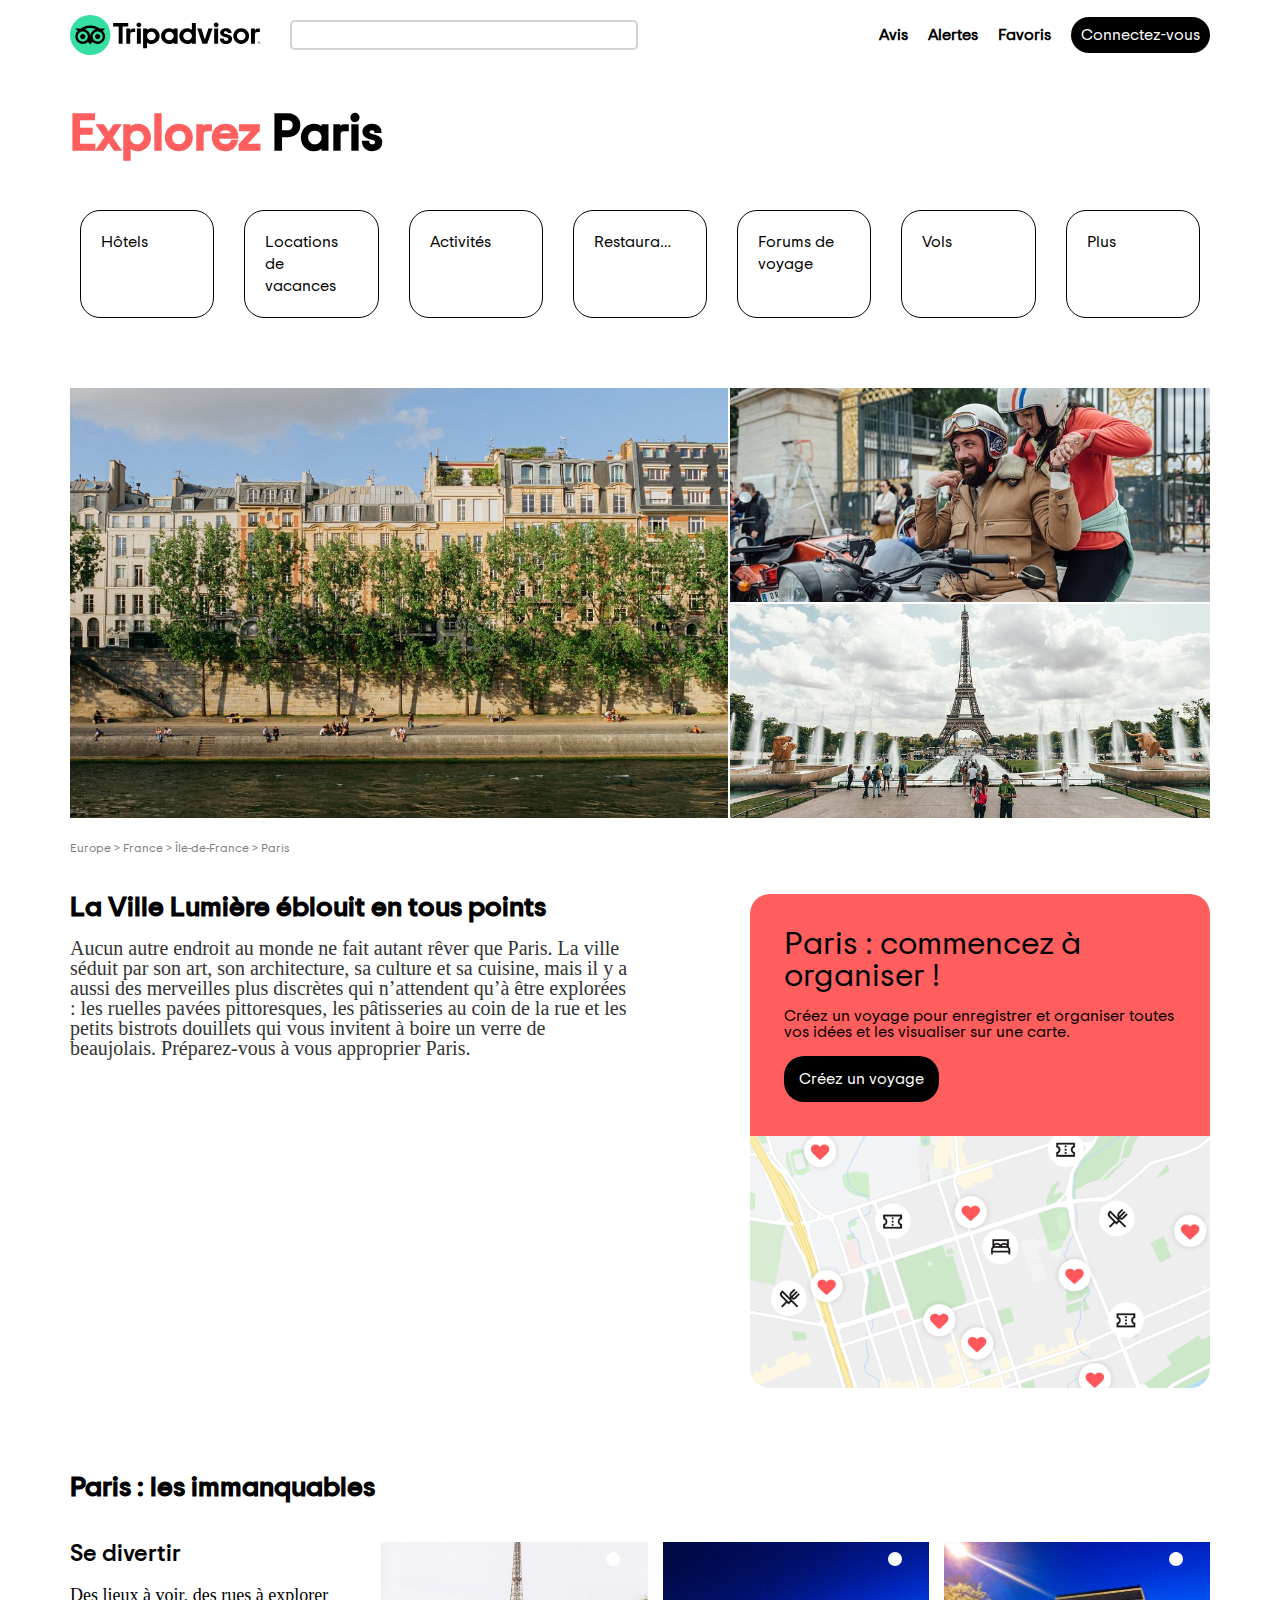
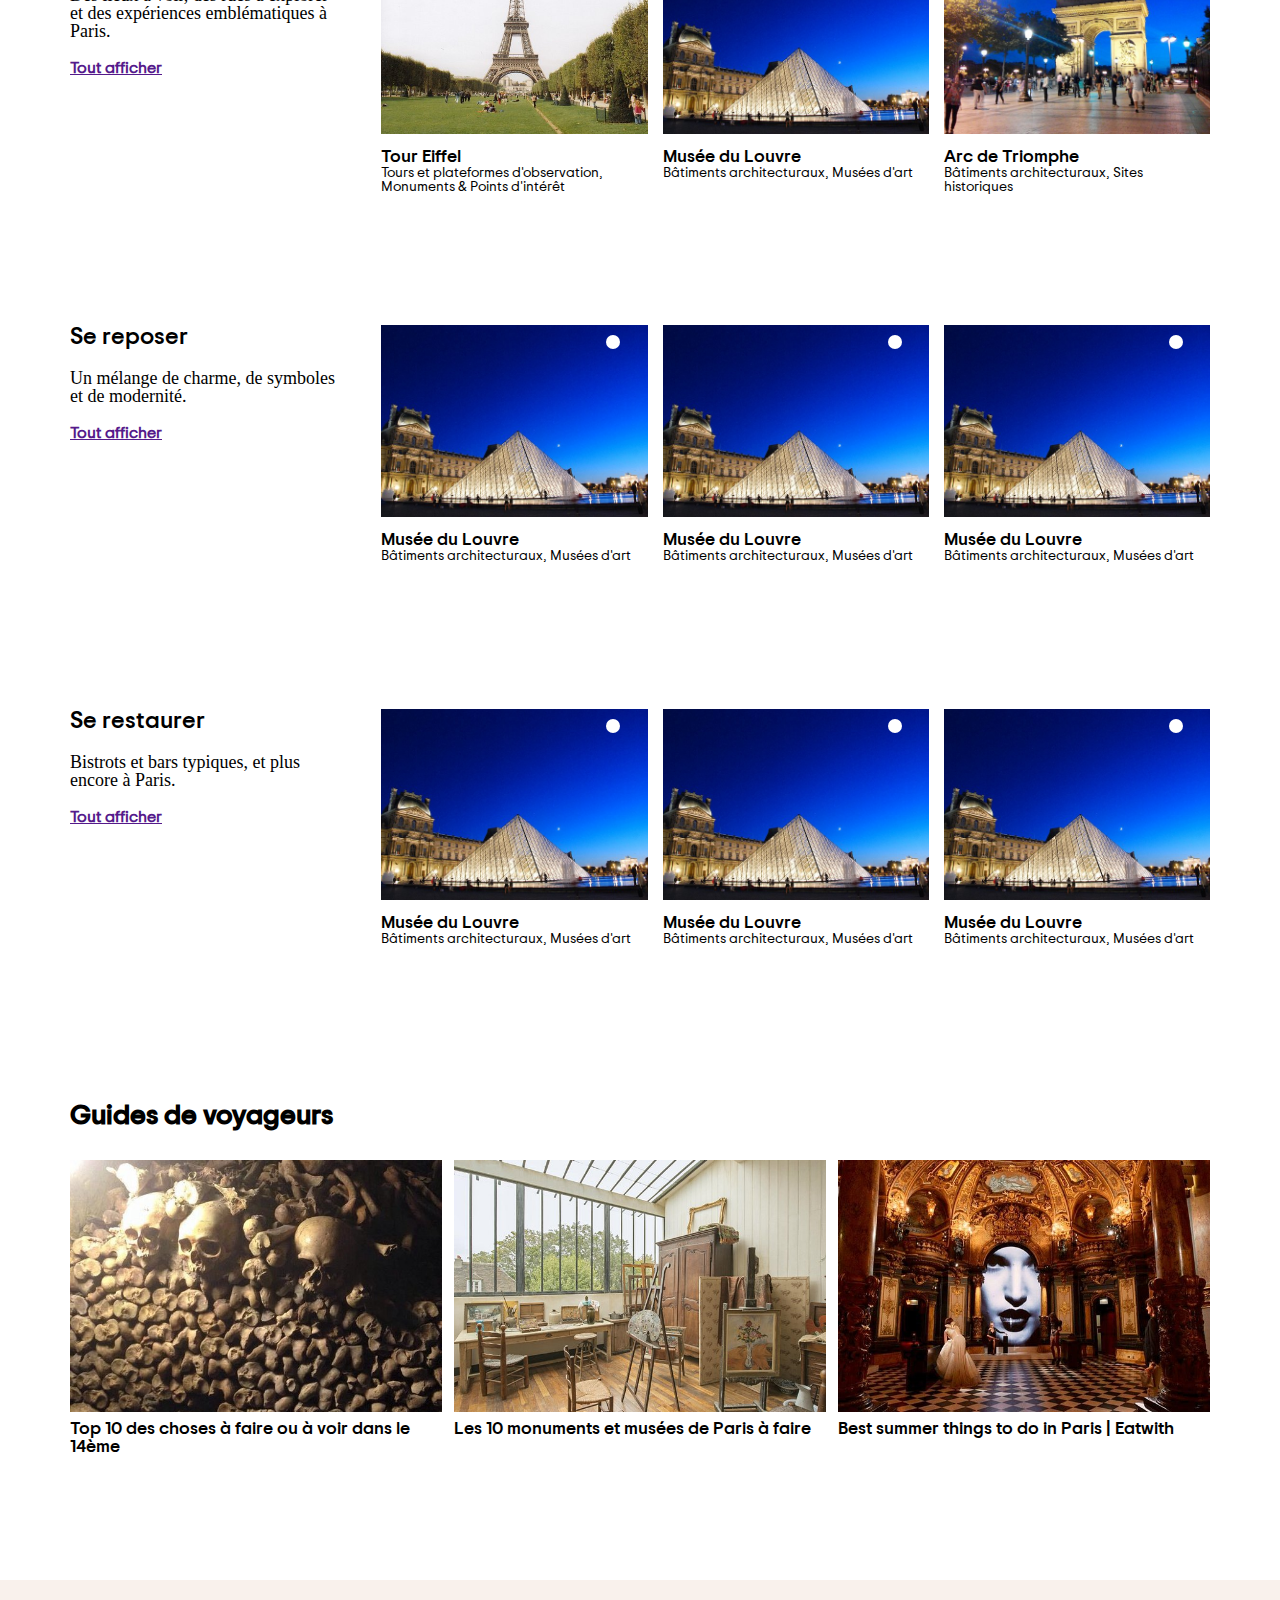
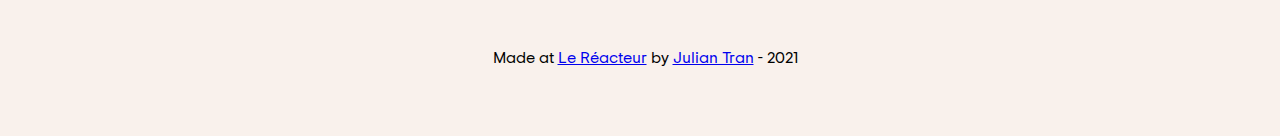
==== index.html @ 4078f56b "initial" ====
<!DOCTYPE html>
<html lang="en">
  <head>
    <meta charset="UTF-8" />
    <meta http-equiv="X-UA-Compatible" content="IE=edge" />
    <meta name="viewport" content="width=device-width, initial-scale=1.0" />
    <title>TripAdvisor Julian</title>

    <link rel="stylesheet" href="./assets/css/reset.css" />
    <link rel="stylesheet" href="./assets/css/fonts.css" />
    <link rel="stylesheet" href="./assets/css/style.css" />

    <!-- FontAwesome -->
    <script
      src="https://kit.fontawesome.com/fe9e3b2e41.js"
      crossorigin="anonymous"
    ></script>
  </head>
  <body>
    <header class="container">
      <i class="fas fa-bars"></i>
      <img src="./assets/img/logo.svg" alt="logo TripAdvisor" />
      <i class="fas fa-search"></i>

      <input
        type="
      text"
      />

      <nav>
        <div><i class="fas fa-pen"></i> <span>Avis</span></div>
        <div><i class="far fa-bell"></i> <span>Alertes</span></div>
        <div><i class="far fa-heart"></i> <span>Favoris</span></div>

        <button>Connectez-vous</button>
      </nav>
    </header>

    <main class="container">
      <h1><span>Explorez</span> Paris</h1>

      <!-- Menu -->
      <nav class="menu">
        <div><span>Hôtels</span> <i class="fas fa-bed"></i></div>
        <div>
          <span>Locations de vacances</span> <i class="fas fa-house-user"></i>
        </div>
        <div><span>Activités</span> <i class="fas fa-ticket-alt"></i></div>
        <div><span>Restaurants</span> <i class="fas fa-utensils"></i></div>
        <div><span>Forums de voyage</span> <i class="far fa-comments"></i></div>
        <div><span>Vols</span> <i class="fas fa-plane"></i></div>
        <div><span>Plus</span> <i class="fas fa-ellipsis-h"></i></div>
      </nav>

      <!-- Pictures -->
      <div class="pictures">
        <div class="col-1">
          <img src="./assets/img/caption1.jpg" alt="" />
        </div>
        <div class="col-2">
          <img src="./assets/img/caption2.jpg" alt="" /><img
            src="./assets/img/caption3.jpg"
            alt=""
          />
        </div>
      </div>

      <nav class="path">Europe > France > Île-de-France > Paris</nav>

      <!-- Description -->

      <div class="description container">
        <div class="col1">
          <h2>La Ville Lumière éblouit en tous points</h2>
          <p>
            Aucun autre endroit au monde ne fait autant rêver que Paris. La
            ville séduit par son art, son architecture, sa culture et sa
            cuisine, mais il y a aussi des merveilles plus discrètes qui
            n’attendent qu’à être explorées : les ruelles pavées pittoresques,
            les pâtisseries au coin de la rue et les petits bistrots douillets
            qui vous invitent à boire un verre de beaujolais. Préparez-vous à
            vous approprier Paris.
          </p>
        </div>
        <div class="col2">
          <div class="top">
            <h3>Paris : commencez à organiser !</h3>
            <p>
              Créez un voyage pour enregistrer et organiser toutes vos idées et
              les visualiser sur une carte.
            </p>
            <button>Créez un voyage</button>
          </div>
          <div class="bottom">
            <img src="./assets/img/map.png" alt="" />
          </div>
        </div>
      </div>

      <!-- Immanquables -->

      <h2 class="immanquables-title">Paris : les immanquables</h2>
      <section class="immanquables">
        <div class="section">
          <div class="text">
            <h4>Se divertir</h4>
            <p>
              Des lieux à voir, des rues à explorer et des expériences
              emblématiques à Paris.
            </p>
            <a href="" target="_blank">Tout afficher</a>
          </div>
          <div class="items">
            <i id="like" class="far fa-heart"></i>
            <img src="./assets/img/eiffel.jpeg" alt="" />
            <h5>Tour Eiffel</h5>
            <i class="fas fa-ellipsis-h"></i>
            <p>
              Tours et plateformes d'observation, Monuments & Points d'intérêt
            </p>
          </div>
          <div class="items">
            <img src="./assets/img/louvre.jpg" alt="" /><i
              id="like"
              class="far fa-heart"
            ></i>
            <h5>Musée du Louvre</h5>
            <i class="fas fa-ellipsis-h"></i>
            <p>Bâtiments architecturaux, Musées d'art</p>
          </div>
          <div class="items">
            <img src="./assets/img/triomphe.jpg" alt="" /><i
              id="like"
              class="far fa-heart"
            ></i>
            <h5>Arc de Triomphe</h5>
            <i class="fas fa-ellipsis-h"></i>
            <p>Bâtiments architecturaux, Sites historiques</p>
          </div>
        </div>
        <div class="section">
          <div class="text">
            <h4>Se reposer</h4>
            <p>Un mélange de charme, de symboles et de modernité.</p>
            <a href="" target="_blank">Tout afficher</a>
          </div>
          <div class="items">
            <img src="./assets/img/louvre.jpg" alt="" /><i
              id="like"
              class="far fa-heart"
            ></i>
            <h5>Musée du Louvre</h5>
            <i class="fas fa-ellipsis-h"></i>
            <p>Bâtiments architecturaux, Musées d'art</p>
          </div>
          <div class="items">
            <img src="./assets/img/louvre.jpg" alt="" /><i
              id="like"
              class="far fa-heart"
            ></i>
            <h5>Musée du Louvre</h5>
            <i class="fas fa-ellipsis-h"></i>
            <p>Bâtiments architecturaux, Musées d'art</p>
          </div>
          <div class="items">
            <img src="./assets/img/louvre.jpg" alt="" /><i
              id="like"
              class="far fa-heart"
            ></i>
            <h5>Musée du Louvre</h5>
            <i class="fas fa-ellipsis-h"></i>
            <p>Bâtiments architecturaux, Musées d'art</p>
          </div>
        </div>
        <div class="section">
          <div class="text">
            <h4>Se restaurer</h4>
            <p>Bistrots et bars typiques, et plus encore à Paris.</p>
            <a href="" target="_blank">Tout afficher</a>
          </div>
          <div class="items">
            <img src="./assets/img/louvre.jpg" alt="" /><i
              id="like"
              class="far fa-heart"
            ></i>
            <h5>Musée du Louvre</h5>
            <i class="fas fa-ellipsis-h"></i>
            <p>Bâtiments architecturaux, Musées d'art</p>
          </div>
          <div class="items">
            <img src="./assets/img/louvre.jpg" alt="" /><i
              id="like"
              class="far fa-heart"
            ></i>
            <h5>Musée du Louvre</h5>
            <i class="fas fa-ellipsis-h"></i>
            <p>Bâtiments architecturaux, Musées d'art</p>
          </div>
          <div class="items">
            <img src="./assets/img/louvre.jpg" alt="" /><i
              id="like"
              class="far fa-heart"
            ></i>
            <h5>Musée du Louvre</h5>
            <i class="fas fa-ellipsis-h"></i>
            <p>Bâtiments architecturaux, Musées d'art</p>
          </div>
        </div>
      </section>

      <!-- Guides -->
      <h2 class="guide-title">Guides de voyageurs</h2>
      <section class="guide">
        <div>
          <img src="./assets/img/skull.jpg" alt="" />
          <h5>Top 10 des choses à faire ou à voir dans le 14ème</h5>
        </div>
        <div>
          <img src="./assets/img/painting.jpg" alt="" />
          <h5>Les 10 monuments et musées de Paris à faire</h5>
        </div>
        <div>
          <img src="./assets/img/museum.jpg" alt="" />
          <h5>Best summer things to do in Paris | Eatwith</h5>
        </div>
      </section>
    </main>
    <footer>
      <div>
        <img
          src="https://static.tacdn.com/img2/brand_refresh/Tripadvisor_logoset_solid_green.svg"
          alt=""
        />
        <p>
          Made at <a href="https://www.lereacteur.io/">Le Réacteur</a> by
          <a href="https://github.com/juliantran003">Julian Tran</a> - 2021
        </p>
      </div>
    </footer>
  </body>
</html>
---- assets/css/fonts.css ----
@font-face {
  font-family: "Trip Sans Reg";
  src: url("../fonts/TripSans-Regular.eot");
  src: url("../fonts/TripSans-Regular.eot?#iefix") format("embedded-opentype"),
    url("../fonts/TripSans-Regular.woff2") format("woff2"),
    url("../fonts/TripSans-Regular.woff") format("woff"),
    url("../fonts/TripSans-Regular.ttf") format("truetype"),
    url("../fonts/TripSans-Regular.svg#TripSans-Regular") format("svg");
  font-weight: normal;
  font-style: normal;
  font-display: swap;
}

@font-face {
  font-family: "Trip Sans Med";
  src: url("../fonts/TripSans-Medium.eot");
  src: url("../fonts/TripSans-Medium.eot?#iefix") format("embedded-opentype"),
    url("../fonts/TripSans-Medium.woff2") format("woff2"),
    url("../fonts/TripSans-Medium.woff") format("woff"),
    url("../fonts/TripSans-Medium.ttf") format("truetype"),
    url("../fonts/TripSans-Medium.svg#TripSans-Medium") format("svg");
  font-weight: 500;
  font-style: normal;
  font-display: swap;
}
---- assets/css/style.css ----
/* GLOBAL RULES */

body {
  font-family: "Trip Sans Reg";
}

.container {
  width: 1140px;
  /* border: black 3px solid; */
  margin: 0 auto;
  box-sizing: border-box;
}

/* Titles */
h1 {
  font-size: 50px;
  font-family: "Trip Sans Med";
  font-weight: bold;
  margin-top: 40px;
}
h1 span {
  color: #ff5e5e;
}

h2 {
  font-family: "Trip Sans Med";
  font-weight: bold;
  font-size: 28px;
}

h3 {
  font-size: 32px;
}

h4 {
  font-family: "Trip Sans Med";
  font-size: 24px;
}

h5 {
  font-family: "Trip Sans Med";
  font-size: 18px;
}
/* Text */
.path {
  position: inherit;
  color: gray;
  font-size: 12px;
}

/* HEADER */

header {
  margin-top: 10px;
  height: 70px;
  display: flex;
  align-items: center;
  justify-content: space-between;
  position: relative;
}

header img {
  width: 190px;
}

header input {
  display: block;
  position: absolute;
  height: 24px;
  width: 340px;
  left: 220px;
  border-radius: 5px;
  border: solid 2px lightgrey;
}

header nav {
  display: flex;
  align-items: center;
}

header nav div {
  margin-right: 20px;
}

header nav div:hover {
  border-radius: 20px;
  background-color: grey;
  cursor: pointer;
}

header span,
header > nav > i {
  font-size: 16px;
  font-weight: bold;
}

.container > i {
  font-size: 18px;
  display: none;
}

header button {
  background-color: black;
  color: white;
  border: none;
  cursor: pointer;
  padding: 10px;
  border-radius: 20px;
  font-family: inherit;
  font-size: 16px;
}

/* MAIN */

/* Menu */
.menu {
  display: flex;
  margin: 40px 0;
}

.menu div {
  border: black 1px solid;
  flex: 1;
  margin: 10px;
  padding: 20px;
  display: flex;
  justify-content: space-between;
  border-radius: 20px;
  line-height: 22px;
}

.menu div:not(:last-child) {
  margin-right: 20px;
}

.menu span {
  margin-right: 10px;
  max-width: 80px;
  overflow: hidden;
  text-overflow: ellipsis;
}

/* Pictures */
.pictures {
  margin-top: 60px;
  margin-bottom: 24px;
  height: 430px;
  display: flex;
}

.pictures .col-1 {
  height: 100%;
  flex: 1;
  margin-right: 2px;
}

.pictures .col-2 {
  height: 100%;
  width: 480px;
}

.pictures .col-1 img {
  height: 100%;
  width: 100%;
  object-fit: cover;
}

.pictures .col-2 img {
  height: calc(50% - 1px);
  width: 100%;
  object-fit: cover;
  display: block;
}

.pictures .col-2 img:first-child {
  margin-bottom: 2px;
}

/* Description */

.description {
  display: flex;
  margin-top: 40px;
  height: 460px;
}

.description .col1 {
  height: 100%;
  flex: 1;
  padding-right: 120px;
}

.description .col1 p {
  margin-top: 16px;
  font-family: Georgia, "Times New Roman", Times, serif;
  font-size: 20px;
  color: #333333;
}

.description .col2 {
  display: flex;
  flex-direction: column;
  justify-content: space-between;
  background-color: #ff5e5e;
  border-radius: 20px;
  border: none;
  height: 100%;
  width: 460px;
}

.description .col2 .top {
  padding: 34px;
}

.description .col2 .bottom {
  height: 100%;
}

.description .col2 .bottom img {
  width: 100%;
  height: 100%;

  border: none;
  border-bottom-left-radius: 20px;
  border-bottom-right-radius: 20px;
  object-fit: cover;
  overflow: hidden;
}

.description .col2 button {
  background-color: black;
  color: white;
  border: none;
  cursor: pointer;
  padding: 15px;
  border-radius: 20px;
  font-family: inherit;
  font-size: 16px;
}

.description .col2 h3 {
  margin-bottom: 16px;
}

.description .col2 p {
  margin-bottom: 16px;
}

/* Immanquables */

.immanquables-title {
  margin-top: 120px;
  margin-bottom: 40px;
}

.immanquables {
  /* border: solid black 2px; */
  box-sizing: border-box;
  display: flex;
  flex-direction: column;
  margin-top: 18px;
  width: 100%;
  height: 1150px;
  position: relative;
}

.immanquables .section {
  box-sizing: border-box;
  /* border: solid yellow 2px; */
  display: flex;
  flex-direction: row;
  position: relative;
  width: 100%;
  flex: 1;
}

.immanquables .section div {
  /* border: solid pink 2px; */
  width: 100%;
  flex: 1;
}

.immanquables .section .text {
  margin-right: 30px;
}

.immanquables .section .text p {
  margin-top: 20px;
  margin-bottom: 20px;
  font-family: Georgia, "Times New Roman", Times, serif;
  font-size: 18px;
}

.immanquables .section div a {
  font-weight: bold;
}
.immanquables .section .items {
  padding-left: 15px;
  display: flex;
  flex-direction: column;
  position: relative;
}

.immanquables .section img {
  object-fit: cover;
  display: block;
  height: 50%;
  width: 100%;
  margin-bottom: 14px;
}

.immanquables .section i {
  color: green;
  font-size: 30px;
}

.immanquables .section .items p {
  font-family: inherit;
  font-size: 14px;
}

#like {
  font-size: 20px;
  padding: 7px;
  border-radius: 50%;
  color: black;
  background-color: white;
  left: 240px;
  top: 10px;
  position: absolute;
}

/* Guides */

.guide-title {
  margin-top: 10px;
  margin-bottom: 30px;
}

.guide {
  margin-top: 18px;
  display: flex;

  width: 100%;
  height: 420px;
}

.guide div {
  justify-content: space-between;
  height: 100%;

  flex: 1;
}

.guide div:not(:last-child) {
  margin-right: 12px;
}

.guide div img {
  object-fit: cover;
  height: 60%;
  width: 100%;
}

.guide div h5 {
  padding-top: 5px;
}

/* Footer */

footer div {
  display: flex;
  justify-content: center;
  align-items: center;
  line-height: 156px;
  text-align: center;
  width: 100%;
  height: 156px;
  background-color: #f9f1ec;
}

footer div p {
  text-align: center;
}

footer div img {
  margin-right: 10px;
  height: 20%;
}

/* Responsive */

@media (max-width: 1184px) {
  .container {
    width: 100%;
    padding: 0 20px;
  }
}

@media (max-width: 1024px) {
  header > nav > div > span {
    display: none;
  }

  .menu {
    flex-wrap: wrap;
  }
  .menu span {
    max-height: 20px;
  }
  .menu div {
    height: calc(100% / 2);
  }
  header input {
    width: 260px;
  }
}

@media (max-width: 768px) {
  header input {
    display: none;
  }

  header nav {
    display: none;
  }

  .container > i {
    display: flex;
  }
}
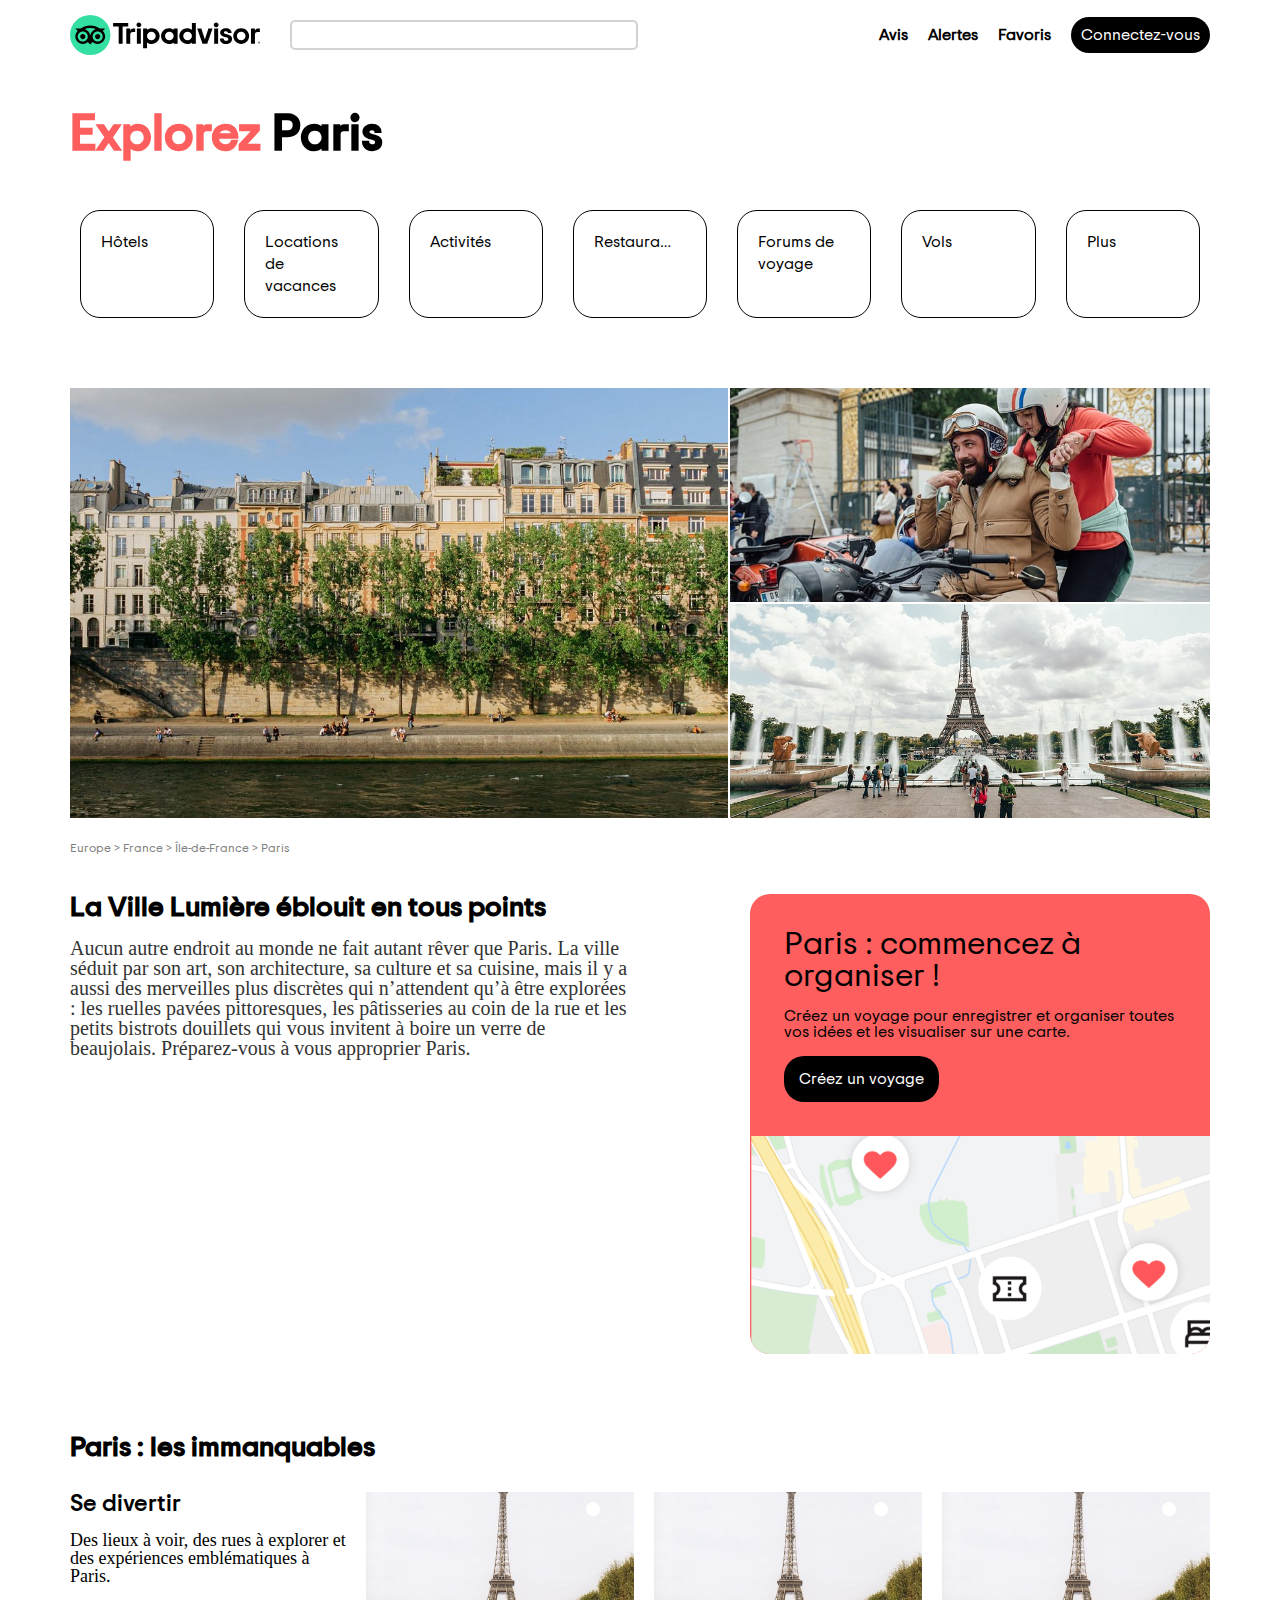
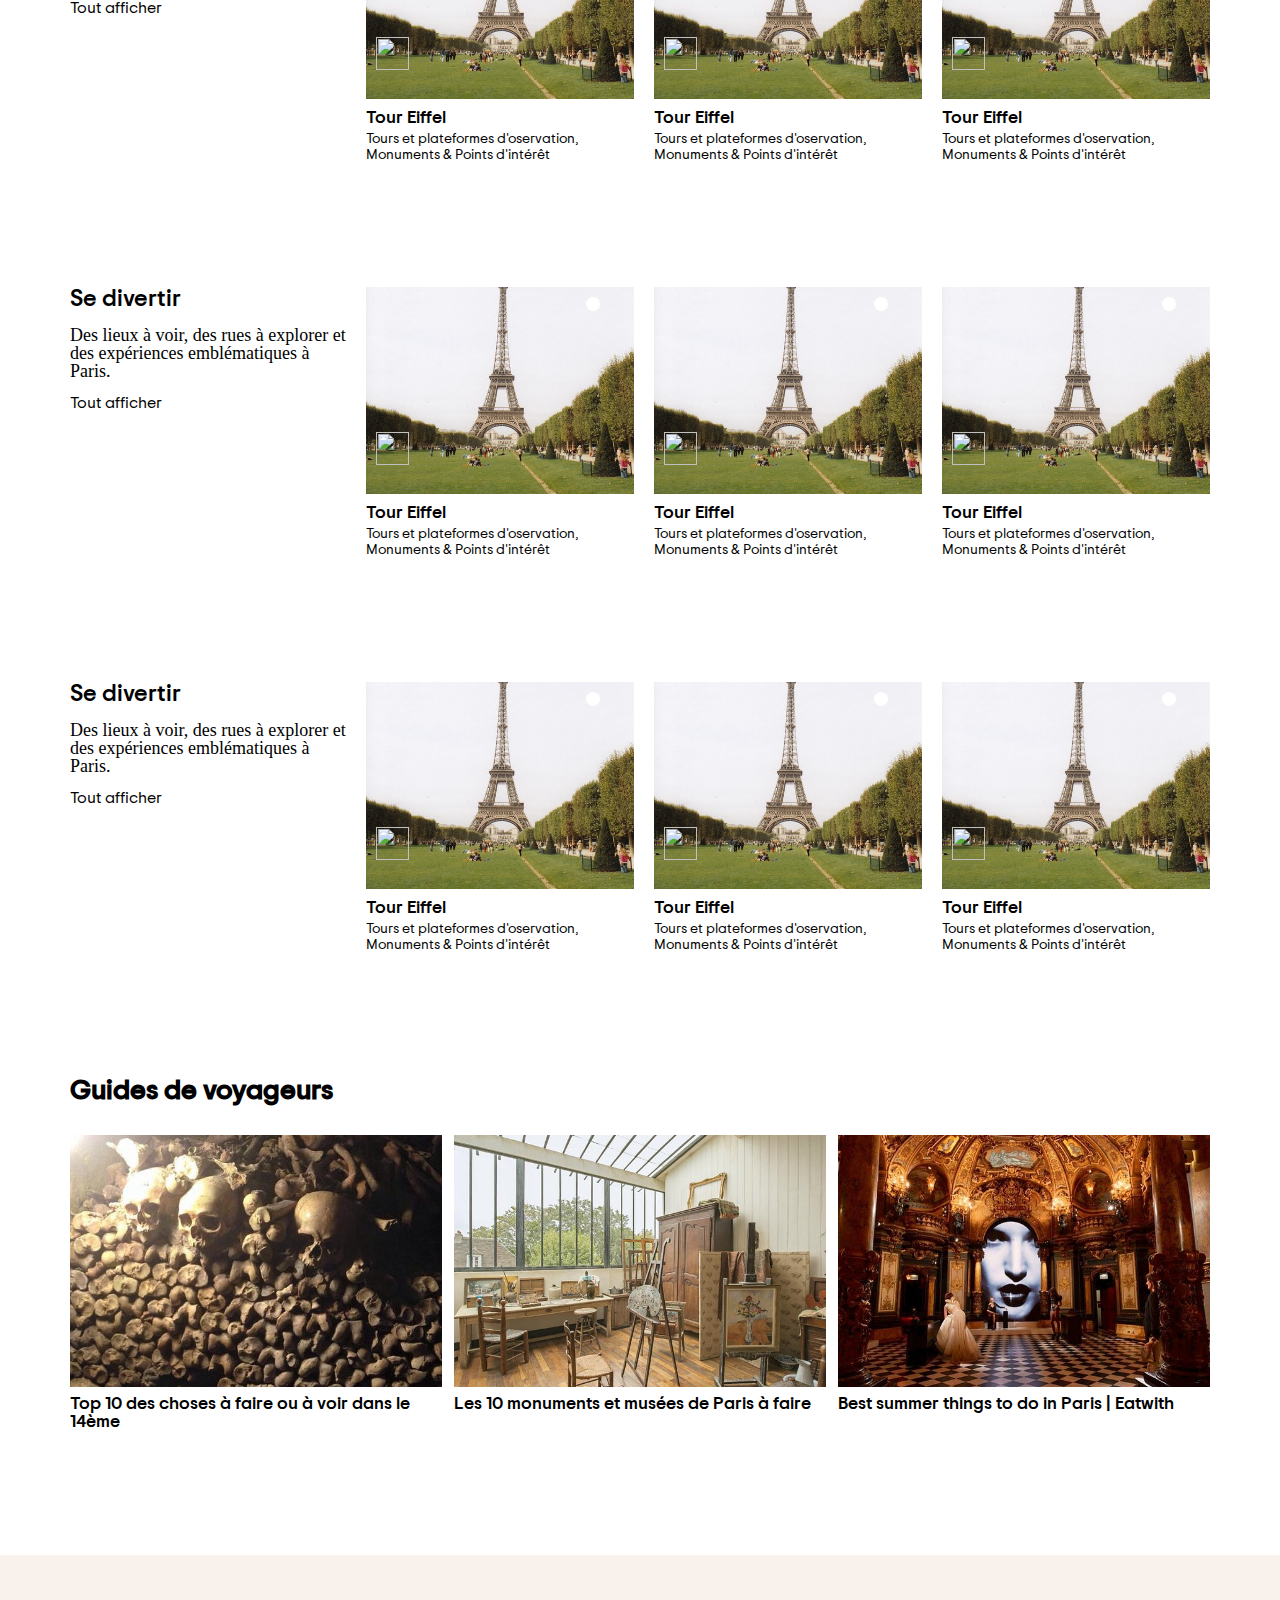
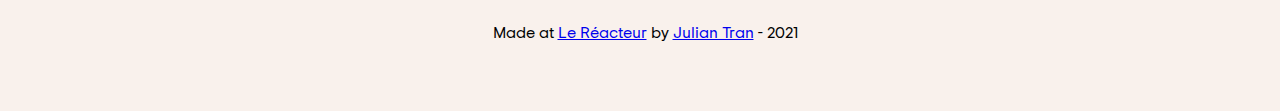
==== commit 2f5fbc7b: "a little responsive" ====
--- a/index.html
+++ b/index.html
@@ -91,119 +91,468 @@
             </p>
             <button>Créez un voyage</button>
           </div>
-          <div class="bottom">
-            <img src="./assets/img/map.png" alt="" />
-          </div>
+          <div class="bottom"></div>
         </div>
       </div>
 
       <!-- Immanquables -->
 
-      <h2 class="immanquables-title">Paris : les immanquables</h2>
       <section class="immanquables">
-        <div class="section">
-          <div class="text">
+        <h2>Paris : les immanquables</h2>
+        <div class="immanquables-sub">
+          <div class="col1">
             <h4>Se divertir</h4>
             <p>
               Des lieux à voir, des rues à explorer et des expériences
               emblématiques à Paris.
             </p>
-            <a href="" target="_blank">Tout afficher</a>
-          </div>
-          <div class="items">
-            <i id="like" class="far fa-heart"></i>
-            <img src="./assets/img/eiffel.jpeg" alt="" />
-            <h5>Tour Eiffel</h5>
-            <i class="fas fa-ellipsis-h"></i>
+            <a href="#">Tout afficher</a>
+          </div>
+          <div class="col2">
+            <div>
+              <i id="like" class="far fa-heart"></i>
+              <img
+                id="rating-logo"
+                src="https://static.tacdn.com/img2/brand_refresh/Tripadvisor_logoset_solid_green.svg"
+                alt=""
+              />
+              <img src="./assets/img/eiffel.jpeg" alt="" />
+              <h5>Tour Eiffel</h5>
+              <i id="rating" class="fas fa-ellipsis-h"></i>
+              <p>
+                Tours et plateformes d'oservation, Monuments & Points d'intérêt
+              </p>
+            </div>
+            <div>
+              <i id="like" class="far fa-heart"></i>
+              <img
+                id="rating-logo"
+                src="https://static.tacdn.com/img2/brand_refresh/Tripadvisor_logoset_solid_green.svg"
+                alt=""
+              />
+              <img src="./assets/img/eiffel.jpeg" alt="" />
+              <h5>Tour Eiffel</h5>
+              <i id="rating" class="fas fa-ellipsis-h"></i>
+              <p>
+                Tours et plateformes d'oservation, Monuments & Points d'intérêt
+              </p>
+            </div>
+            <div>
+              <i id="like" class="far fa-heart"></i>
+              <img
+                id="rating-logo"
+                src="https://static.tacdn.com/img2/brand_refresh/Tripadvisor_logoset_solid_green.svg"
+                alt=""
+              />
+              <img src="./assets/img/eiffel.jpeg" alt="" />
+              <h5>Tour Eiffel</h5>
+              <i id="rating" class="fas fa-ellipsis-h"></i>
+              <p>
+                Tours et plateformes d'oservation, Monuments & Points d'intérêt
+              </p>
+            </div>
+            <div>
+              <i id="like" class="far fa-heart"></i>
+              <img
+                id="rating-logo"
+                src="https://static.tacdn.com/img2/brand_refresh/Tripadvisor_logoset_solid_green.svg"
+                alt=""
+              />
+              <img src="./assets/img/eiffel.jpeg" alt="" />
+              <h5>Tour Eiffel</h5>
+              <i id="rating" class="fas fa-ellipsis-h"></i>
+              <p>
+                Tours et plateformes d'oservation, Monuments & Points d'intérêt
+              </p>
+            </div>
+            <div>
+              <i id="like" class="far fa-heart"></i>
+              <img
+                id="rating-logo"
+                src="https://static.tacdn.com/img2/brand_refresh/Tripadvisor_logoset_solid_green.svg"
+                alt=""
+              />
+              <img src="./assets/img/eiffel.jpeg" alt="" />
+              <h5>Tour Eiffel</h5>
+              <i id="rating" class="fas fa-ellipsis-h"></i>
+              <p>
+                Tours et plateformes d'oservation, Monuments & Points d'intérêt
+              </p>
+            </div>
+            <div>
+              <i id="like" class="far fa-heart"></i>
+              <img
+                id="rating-logo"
+                src="https://static.tacdn.com/img2/brand_refresh/Tripadvisor_logoset_solid_green.svg"
+                alt=""
+              />
+              <img src="./assets/img/eiffel.jpeg" alt="" />
+              <h5>Tour Eiffel</h5>
+              <i id="rating" class="fas fa-ellipsis-h"></i>
+              <p>
+                Tours et plateformes d'oservation, Monuments & Points d'intérêt
+              </p>
+            </div>
+            <div>
+              <i id="like" class="far fa-heart"></i>
+              <img
+                id="rating-logo"
+                src="https://static.tacdn.com/img2/brand_refresh/Tripadvisor_logoset_solid_green.svg"
+                alt=""
+              />
+              <img src="./assets/img/eiffel.jpeg" alt="" />
+              <h5>Tour Eiffel</h5>
+              <i id="rating" class="fas fa-ellipsis-h"></i>
+              <p>
+                Tours et plateformes d'oservation, Monuments & Points d'intérêt
+              </p>
+            </div>
+            <div>
+              <i id="like" class="far fa-heart"></i>
+              <img
+                id="rating-logo"
+                src="https://static.tacdn.com/img2/brand_refresh/Tripadvisor_logoset_solid_green.svg"
+                alt=""
+              />
+              <img src="./assets/img/eiffel.jpeg" alt="" />
+              <h5>Tour Eiffel</h5>
+              <i id="rating" class="fas fa-ellipsis-h"></i>
+              <p>
+                Tours et plateformes d'oservation, Monuments & Points d'intérêt
+              </p>
+            </div>
+            <div>
+              <i id="like" class="far fa-heart"></i>
+              <img
+                id="rating-logo"
+                src="https://static.tacdn.com/img2/brand_refresh/Tripadvisor_logoset_solid_green.svg"
+                alt=""
+              />
+              <img src="./assets/img/eiffel.jpeg" alt="" />
+              <h5>Tour Eiffel</h5>
+              <i id="rating" class="fas fa-ellipsis-h"></i>
+              <p>
+                Tours et plateformes d'oservation, Monuments & Points d'intérêt
+              </p>
+            </div>
+            <div>
+              <i id="like" class="far fa-heart"></i>
+              <img
+                id="rating-logo"
+                src="https://static.tacdn.com/img2/brand_refresh/Tripadvisor_logoset_solid_green.svg"
+                alt=""
+              />
+              <img src="./assets/img/eiffel.jpeg" alt="" />
+              <h5>Tour Eiffel</h5>
+              <i id="rating" class="fas fa-ellipsis-h"></i>
+              <p>
+                Tours et plateformes d'oservation, Monuments & Points d'intérêt
+              </p>
+            </div>
+          </div>
+        </div>
+        <div class="immanquables-sub">
+          <div class="col1">
+            <h4>Se divertir</h4>
             <p>
-              Tours et plateformes d'observation, Monuments & Points d'intérêt
+              Des lieux à voir, des rues à explorer et des expériences
+              emblématiques à Paris.
             </p>
-          </div>
-          <div class="items">
-            <img src="./assets/img/louvre.jpg" alt="" /><i
-              id="like"
-              class="far fa-heart"
-            ></i>
-            <h5>Musée du Louvre</h5>
-            <i class="fas fa-ellipsis-h"></i>
-            <p>Bâtiments architecturaux, Musées d'art</p>
-          </div>
-          <div class="items">
-            <img src="./assets/img/triomphe.jpg" alt="" /><i
-              id="like"
-              class="far fa-heart"
-            ></i>
-            <h5>Arc de Triomphe</h5>
-            <i class="fas fa-ellipsis-h"></i>
-            <p>Bâtiments architecturaux, Sites historiques</p>
-          </div>
-        </div>
-        <div class="section">
-          <div class="text">
-            <h4>Se reposer</h4>
-            <p>Un mélange de charme, de symboles et de modernité.</p>
-            <a href="" target="_blank">Tout afficher</a>
-          </div>
-          <div class="items">
-            <img src="./assets/img/louvre.jpg" alt="" /><i
-              id="like"
-              class="far fa-heart"
-            ></i>
-            <h5>Musée du Louvre</h5>
-            <i class="fas fa-ellipsis-h"></i>
-            <p>Bâtiments architecturaux, Musées d'art</p>
-          </div>
-          <div class="items">
-            <img src="./assets/img/louvre.jpg" alt="" /><i
-              id="like"
-              class="far fa-heart"
-            ></i>
-            <h5>Musée du Louvre</h5>
-            <i class="fas fa-ellipsis-h"></i>
-            <p>Bâtiments architecturaux, Musées d'art</p>
-          </div>
-          <div class="items">
-            <img src="./assets/img/louvre.jpg" alt="" /><i
-              id="like"
-              class="far fa-heart"
-            ></i>
-            <h5>Musée du Louvre</h5>
-            <i class="fas fa-ellipsis-h"></i>
-            <p>Bâtiments architecturaux, Musées d'art</p>
-          </div>
-        </div>
-        <div class="section">
-          <div class="text">
-            <h4>Se restaurer</h4>
-            <p>Bistrots et bars typiques, et plus encore à Paris.</p>
-            <a href="" target="_blank">Tout afficher</a>
-          </div>
-          <div class="items">
-            <img src="./assets/img/louvre.jpg" alt="" /><i
-              id="like"
-              class="far fa-heart"
-            ></i>
-            <h5>Musée du Louvre</h5>
-            <i class="fas fa-ellipsis-h"></i>
-            <p>Bâtiments architecturaux, Musées d'art</p>
-          </div>
-          <div class="items">
-            <img src="./assets/img/louvre.jpg" alt="" /><i
-              id="like"
-              class="far fa-heart"
-            ></i>
-            <h5>Musée du Louvre</h5>
-            <i class="fas fa-ellipsis-h"></i>
-            <p>Bâtiments architecturaux, Musées d'art</p>
-          </div>
-          <div class="items">
-            <img src="./assets/img/louvre.jpg" alt="" /><i
-              id="like"
-              class="far fa-heart"
-            ></i>
-            <h5>Musée du Louvre</h5>
-            <i class="fas fa-ellipsis-h"></i>
-            <p>Bâtiments architecturaux, Musées d'art</p>
+            <a href="#">Tout afficher</a>
+          </div>
+          <div class="col2">
+            <div>
+              <i id="like" class="far fa-heart"></i>
+              <img
+                id="rating-logo"
+                src="https://static.tacdn.com/img2/brand_refresh/Tripadvisor_logoset_solid_green.svg"
+                alt=""
+              />
+              <img src="./assets/img/eiffel.jpeg" alt="" />
+              <h5>Tour Eiffel</h5>
+              <i id="rating" class="fas fa-ellipsis-h"></i>
+              <p>
+                Tours et plateformes d'oservation, Monuments & Points d'intérêt
+              </p>
+            </div>
+            <div>
+              <i id="like" class="far fa-heart"></i>
+              <img
+                id="rating-logo"
+                src="https://static.tacdn.com/img2/brand_refresh/Tripadvisor_logoset_solid_green.svg"
+                alt=""
+              />
+              <img src="./assets/img/eiffel.jpeg" alt="" />
+              <h5>Tour Eiffel</h5>
+              <i id="rating" class="fas fa-ellipsis-h"></i>
+              <p>
+                Tours et plateformes d'oservation, Monuments & Points d'intérêt
+              </p>
+            </div>
+            <div>
+              <i id="like" class="far fa-heart"></i>
+              <img
+                id="rating-logo"
+                src="https://static.tacdn.com/img2/brand_refresh/Tripadvisor_logoset_solid_green.svg"
+                alt=""
+              />
+              <img src="./assets/img/eiffel.jpeg" alt="" />
+              <h5>Tour Eiffel</h5>
+              <i id="rating" class="fas fa-ellipsis-h"></i>
+              <p>
+                Tours et plateformes d'oservation, Monuments & Points d'intérêt
+              </p>
+            </div>
+            <div>
+              <i id="like" class="far fa-heart"></i>
+              <img
+                id="rating-logo"
+                src="https://static.tacdn.com/img2/brand_refresh/Tripadvisor_logoset_solid_green.svg"
+                alt=""
+              />
+              <img src="./assets/img/eiffel.jpeg" alt="" />
+              <h5>Tour Eiffel</h5>
+              <i id="rating" class="fas fa-ellipsis-h"></i>
+              <p>
+                Tours et plateformes d'oservation, Monuments & Points d'intérêt
+              </p>
+            </div>
+            <div>
+              <i id="like" class="far fa-heart"></i>
+              <img
+                id="rating-logo"
+                src="https://static.tacdn.com/img2/brand_refresh/Tripadvisor_logoset_solid_green.svg"
+                alt=""
+              />
+              <img src="./assets/img/eiffel.jpeg" alt="" />
+              <h5>Tour Eiffel</h5>
+              <i id="rating" class="fas fa-ellipsis-h"></i>
+              <p>
+                Tours et plateformes d'oservation, Monuments & Points d'intérêt
+              </p>
+            </div>
+            <div>
+              <i id="like" class="far fa-heart"></i>
+              <img
+                id="rating-logo"
+                src="https://static.tacdn.com/img2/brand_refresh/Tripadvisor_logoset_solid_green.svg"
+                alt=""
+              />
+              <img src="./assets/img/eiffel.jpeg" alt="" />
+              <h5>Tour Eiffel</h5>
+              <i id="rating" class="fas fa-ellipsis-h"></i>
+              <p>
+                Tours et plateformes d'oservation, Monuments & Points d'intérêt
+              </p>
+            </div>
+            <div>
+              <i id="like" class="far fa-heart"></i>
+              <img
+                id="rating-logo"
+                src="https://static.tacdn.com/img2/brand_refresh/Tripadvisor_logoset_solid_green.svg"
+                alt=""
+              />
+              <img src="./assets/img/eiffel.jpeg" alt="" />
+              <h5>Tour Eiffel</h5>
+              <i id="rating" class="fas fa-ellipsis-h"></i>
+              <p>
+                Tours et plateformes d'oservation, Monuments & Points d'intérêt
+              </p>
+            </div>
+            <div>
+              <i id="like" class="far fa-heart"></i>
+              <img
+                id="rating-logo"
+                src="https://static.tacdn.com/img2/brand_refresh/Tripadvisor_logoset_solid_green.svg"
+                alt=""
+              />
+              <img src="./assets/img/eiffel.jpeg" alt="" />
+              <h5>Tour Eiffel</h5>
+              <i id="rating" class="fas fa-ellipsis-h"></i>
+              <p>
+                Tours et plateformes d'oservation, Monuments & Points d'intérêt
+              </p>
+            </div>
+            <div>
+              <i id="like" class="far fa-heart"></i>
+              <img
+                id="rating-logo"
+                src="https://static.tacdn.com/img2/brand_refresh/Tripadvisor_logoset_solid_green.svg"
+                alt=""
+              />
+              <img src="./assets/img/eiffel.jpeg" alt="" />
+              <h5>Tour Eiffel</h5>
+              <i id="rating" class="fas fa-ellipsis-h"></i>
+              <p>
+                Tours et plateformes d'oservation, Monuments & Points d'intérêt
+              </p>
+            </div>
+            <div>
+              <i id="like" class="far fa-heart"></i>
+              <img
+                id="rating-logo"
+                src="https://static.tacdn.com/img2/brand_refresh/Tripadvisor_logoset_solid_green.svg"
+                alt=""
+              />
+              <img src="./assets/img/eiffel.jpeg" alt="" />
+              <h5>Tour Eiffel</h5>
+              <i id="rating" class="fas fa-ellipsis-h"></i>
+              <p>
+                Tours et plateformes d'oservation, Monuments & Points d'intérêt
+              </p>
+            </div>
+          </div>
+        </div>
+        <div class="immanquables-sub">
+          <div class="col1">
+            <h4>Se divertir</h4>
+            <p>
+              Des lieux à voir, des rues à explorer et des expériences
+              emblématiques à Paris.
+            </p>
+            <a href="#">Tout afficher</a>
+          </div>
+          <div class="col2">
+            <div>
+              <i id="like" class="far fa-heart"></i>
+              <img
+                id="rating-logo"
+                src="https://static.tacdn.com/img2/brand_refresh/Tripadvisor_logoset_solid_green.svg"
+                alt=""
+              />
+              <img src="./assets/img/eiffel.jpeg" alt="" />
+              <h5>Tour Eiffel</h5>
+              <i id="rating" class="fas fa-ellipsis-h"></i>
+              <p>
+                Tours et plateformes d'oservation, Monuments & Points d'intérêt
+              </p>
+            </div>
+            <div>
+              <i id="like" class="far fa-heart"></i>
+              <img
+                id="rating-logo"
+                src="https://static.tacdn.com/img2/brand_refresh/Tripadvisor_logoset_solid_green.svg"
+                alt=""
+              />
+              <img src="./assets/img/eiffel.jpeg" alt="" />
+              <h5>Tour Eiffel</h5>
+              <i id="rating" class="fas fa-ellipsis-h"></i>
+              <p>
+                Tours et plateformes d'oservation, Monuments & Points d'intérêt
+              </p>
+            </div>
+            <div>
+              <i id="like" class="far fa-heart"></i>
+              <img
+                id="rating-logo"
+                src="https://static.tacdn.com/img2/brand_refresh/Tripadvisor_logoset_solid_green.svg"
+                alt=""
+              />
+              <img src="./assets/img/eiffel.jpeg" alt="" />
+              <h5>Tour Eiffel</h5>
+              <i id="rating" class="fas fa-ellipsis-h"></i>
+              <p>
+                Tours et plateformes d'oservation, Monuments & Points d'intérêt
+              </p>
+            </div>
+            <div>
+              <i id="like" class="far fa-heart"></i>
+              <img
+                id="rating-logo"
+                src="https://static.tacdn.com/img2/brand_refresh/Tripadvisor_logoset_solid_green.svg"
+                alt=""
+              />
+              <img src="./assets/img/eiffel.jpeg" alt="" />
+              <h5>Tour Eiffel</h5>
+              <i id="rating" class="fas fa-ellipsis-h"></i>
+              <p>
+                Tours et plateformes d'oservation, Monuments & Points d'intérêt
+              </p>
+            </div>
+            <div>
+              <i id="like" class="far fa-heart"></i>
+              <img
+                id="rating-logo"
+                src="https://static.tacdn.com/img2/brand_refresh/Tripadvisor_logoset_solid_green.svg"
+                alt=""
+              />
+              <img src="./assets/img/eiffel.jpeg" alt="" />
+              <h5>Tour Eiffel</h5>
+              <i id="rating" class="fas fa-ellipsis-h"></i>
+              <p>
+                Tours et plateformes d'oservation, Monuments & Points d'intérêt
+              </p>
+            </div>
+            <div>
+              <i id="like" class="far fa-heart"></i>
+              <img
+                id="rating-logo"
+                src="https://static.tacdn.com/img2/brand_refresh/Tripadvisor_logoset_solid_green.svg"
+                alt=""
+              />
+              <img src="./assets/img/eiffel.jpeg" alt="" />
+              <h5>Tour Eiffel</h5>
+              <i id="rating" class="fas fa-ellipsis-h"></i>
+              <p>
+                Tours et plateformes d'oservation, Monuments & Points d'intérêt
+              </p>
+            </div>
+            <div>
+              <i id="like" class="far fa-heart"></i>
+              <img
+                id="rating-logo"
+                src="https://static.tacdn.com/img2/brand_refresh/Tripadvisor_logoset_solid_green.svg"
+                alt=""
+              />
+              <img src="./assets/img/eiffel.jpeg" alt="" />
+              <h5>Tour Eiffel</h5>
+              <i id="rating" class="fas fa-ellipsis-h"></i>
+              <p>
+                Tours et plateformes d'oservation, Monuments & Points d'intérêt
+              </p>
+            </div>
+            <div>
+              <i id="like" class="far fa-heart"></i>
+              <img
+                id="rating-logo"
+                src="https://static.tacdn.com/img2/brand_refresh/Tripadvisor_logoset_solid_green.svg"
+                alt=""
+              />
+              <img src="./assets/img/eiffel.jpeg" alt="" />
+              <h5>Tour Eiffel</h5>
+              <i id="rating" class="fas fa-ellipsis-h"></i>
+              <p>
+                Tours et plateformes d'oservation, Monuments & Points d'intérêt
+              </p>
+            </div>
+            <div>
+              <i id="like" class="far fa-heart"></i>
+              <img
+                id="rating-logo"
+                src="https://static.tacdn.com/img2/brand_refresh/Tripadvisor_logoset_solid_green.svg"
+                alt=""
+              />
+              <img src="./assets/img/eiffel.jpeg" alt="" />
+              <h5>Tour Eiffel</h5>
+              <i id="rating" class="fas fa-ellipsis-h"></i>
+              <p>
+                Tours et plateformes d'oservation, Monuments & Points d'intérêt
+              </p>
+            </div>
+            <div>
+              <i id="like" class="far fa-heart"></i>
+              <img
+                id="rating-logo"
+                src="https://static.tacdn.com/img2/brand_refresh/Tripadvisor_logoset_solid_green.svg"
+                alt=""
+              />
+              <img src="./assets/img/eiffel.jpeg" alt="" />
+              <h5>Tour Eiffel</h5>
+              <i id="rating" class="fas fa-ellipsis-h"></i>
+              <p>
+                Tours et plateformes d'oservation, Monuments & Points d'intérêt
+              </p>
+            </div>
           </div>
         </div>
       </section>
--- a/assets/css/style.css
+++ b/assets/css/style.css
@@ -179,12 +179,15 @@
 /* Description */
 
 .description {
+  box-sizing: border-box;
   display: flex;
   margin-top: 40px;
+  margin-bottom: 80px;
   height: 460px;
 }
 
 .description .col1 {
+  box-sizing: border-box;
   height: 100%;
   flex: 1;
   padding-right: 120px;
@@ -198,6 +201,7 @@
 }
 
 .description .col2 {
+  box-sizing: border-box;
   display: flex;
   flex-direction: column;
   justify-content: space-between;
@@ -206,25 +210,19 @@
   border: none;
   height: 100%;
   width: 460px;
+  overflow: hidden;
 }
 
 .description .col2 .top {
   padding: 34px;
+  box-sizing: border-box;
 }
 
 .description .col2 .bottom {
-  height: 100%;
-}
-
-.description .col2 .bottom img {
-  width: 100%;
-  height: 100%;
-
-  border: none;
-  border-bottom-left-radius: 20px;
-  border-bottom-right-radius: 20px;
-  object-fit: cover;
-  overflow: hidden;
+  box-sizing: border-box;
+  height: 100%;
+  width: 100%;
+  background-image: url(../img/map.png);
 }
 
 .description .col2 button {
@@ -248,75 +246,69 @@
 
 /* Immanquables */
 
-.immanquables-title {
-  margin-top: 120px;
-  margin-bottom: 40px;
-}
-
-.immanquables {
-  /* border: solid black 2px; */
-  box-sizing: border-box;
-  display: flex;
-  flex-direction: column;
-  margin-top: 18px;
-  width: 100%;
-  height: 1150px;
-  position: relative;
-}
-
-.immanquables .section {
-  box-sizing: border-box;
-  /* border: solid yellow 2px; */
-  display: flex;
-  flex-direction: row;
-  position: relative;
-  width: 100%;
-  flex: 1;
-}
-
-.immanquables .section div {
-  /* border: solid pink 2px; */
-  width: 100%;
-  flex: 1;
-}
-
-.immanquables .section .text {
-  margin-right: 30px;
-}
-
-.immanquables .section .text p {
-  margin-top: 20px;
-  margin-bottom: 20px;
+.immanquables-sub {
+  margin-top: 30px;
+  margin-bottom: 50px;
+  display: flex;
+  box-sizing: border-box;
+
+  width: auto;
+  height: 345px;
+}
+.immanquables-sub a {
+  color: black;
+  text-decoration: none;
+}
+
+.immanquables-sub .col1 p {
   font-family: Georgia, "Times New Roman", Times, serif;
   font-size: 18px;
-}
-
-.immanquables .section div a {
-  font-weight: bold;
-}
-.immanquables .section .items {
-  padding-left: 15px;
-  display: flex;
+  margin: 15px 0;
+}
+
+.immanquables-sub .col1 {
+  box-sizing: border-box;
+
+  flex: 1;
+  height: auto;
+  padding-right: 15px;
+}
+
+.immanquables-sub .col2 {
+  display: flex;
+  box-sizing: border-box;
+
+  flex: 3;
+  height: auto;
+  overflow: hidden;
+  overflow-x: scroll;
+}
+.immanquables-sub .col2 > div {
+  display: flex;
+  position: relative;
   flex-direction: column;
-  position: relative;
-}
-
-.immanquables .section img {
+  box-sizing: border-box;
+
+  width: calc(100% / 3 - (40px / 3));
+  flex-shrink: 0;
+  height: auto;
+}
+
+.immanquables-sub .col2 img {
+  margin-bottom: 10px;
+  width: 100%;
+  height: 60%;
   object-fit: cover;
-  display: block;
-  height: 50%;
-  width: 100%;
-  margin-bottom: 14px;
-}
-
-.immanquables .section i {
+}
+
+.immanquables-sub .col2 p {
+  font-size: 14px;
+  line-height: 16px;
+}
+#rating {
   color: green;
   font-size: 30px;
-}
-
-.immanquables .section .items p {
-  font-family: inherit;
-  font-size: 14px;
+  margin: 2px 0;
 }
 
 #like {
@@ -325,11 +317,21 @@
   border-radius: 50%;
   color: black;
   background-color: white;
-  left: 240px;
+  left: 220px;
   top: 10px;
   position: absolute;
 }
 
+#rating-logo {
+  width: 33px;
+  height: 33px;
+  left: 10px;
+  top: 145px;
+  position: absolute;
+}
+.immanquables-sub .col2 > div:not(:last-child) {
+  margin-right: 20px;
+}
 /* Guides */
 
 .guide-title {
@@ -401,6 +403,17 @@
   header > nav > div > span {
     display: none;
   }
+  .description {
+    flex-direction: column;
+  }
+  .description .col1 {
+    width: 100%;
+    margin-bottom: 20px;
+  }
+
+  .description .col2 {
+    width: 100%;
+  }
 
   .menu {
     flex-wrap: wrap;
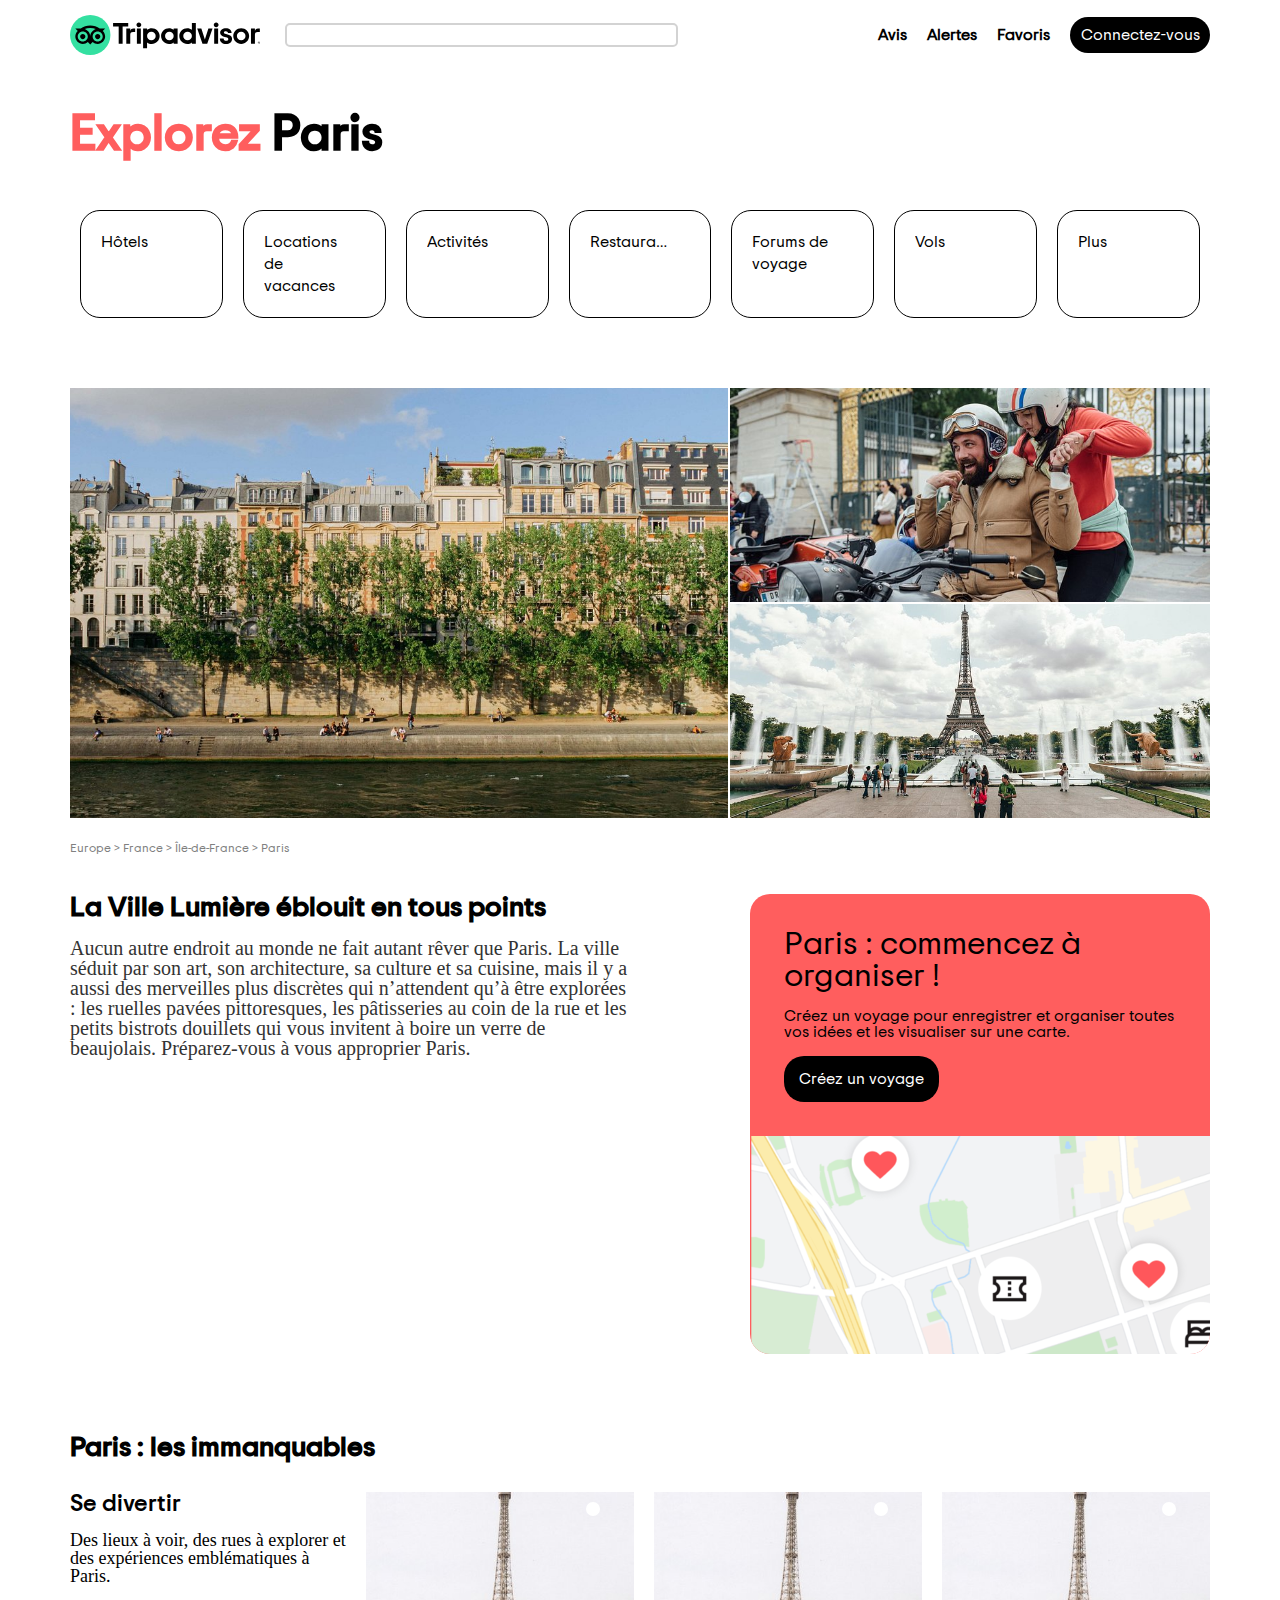
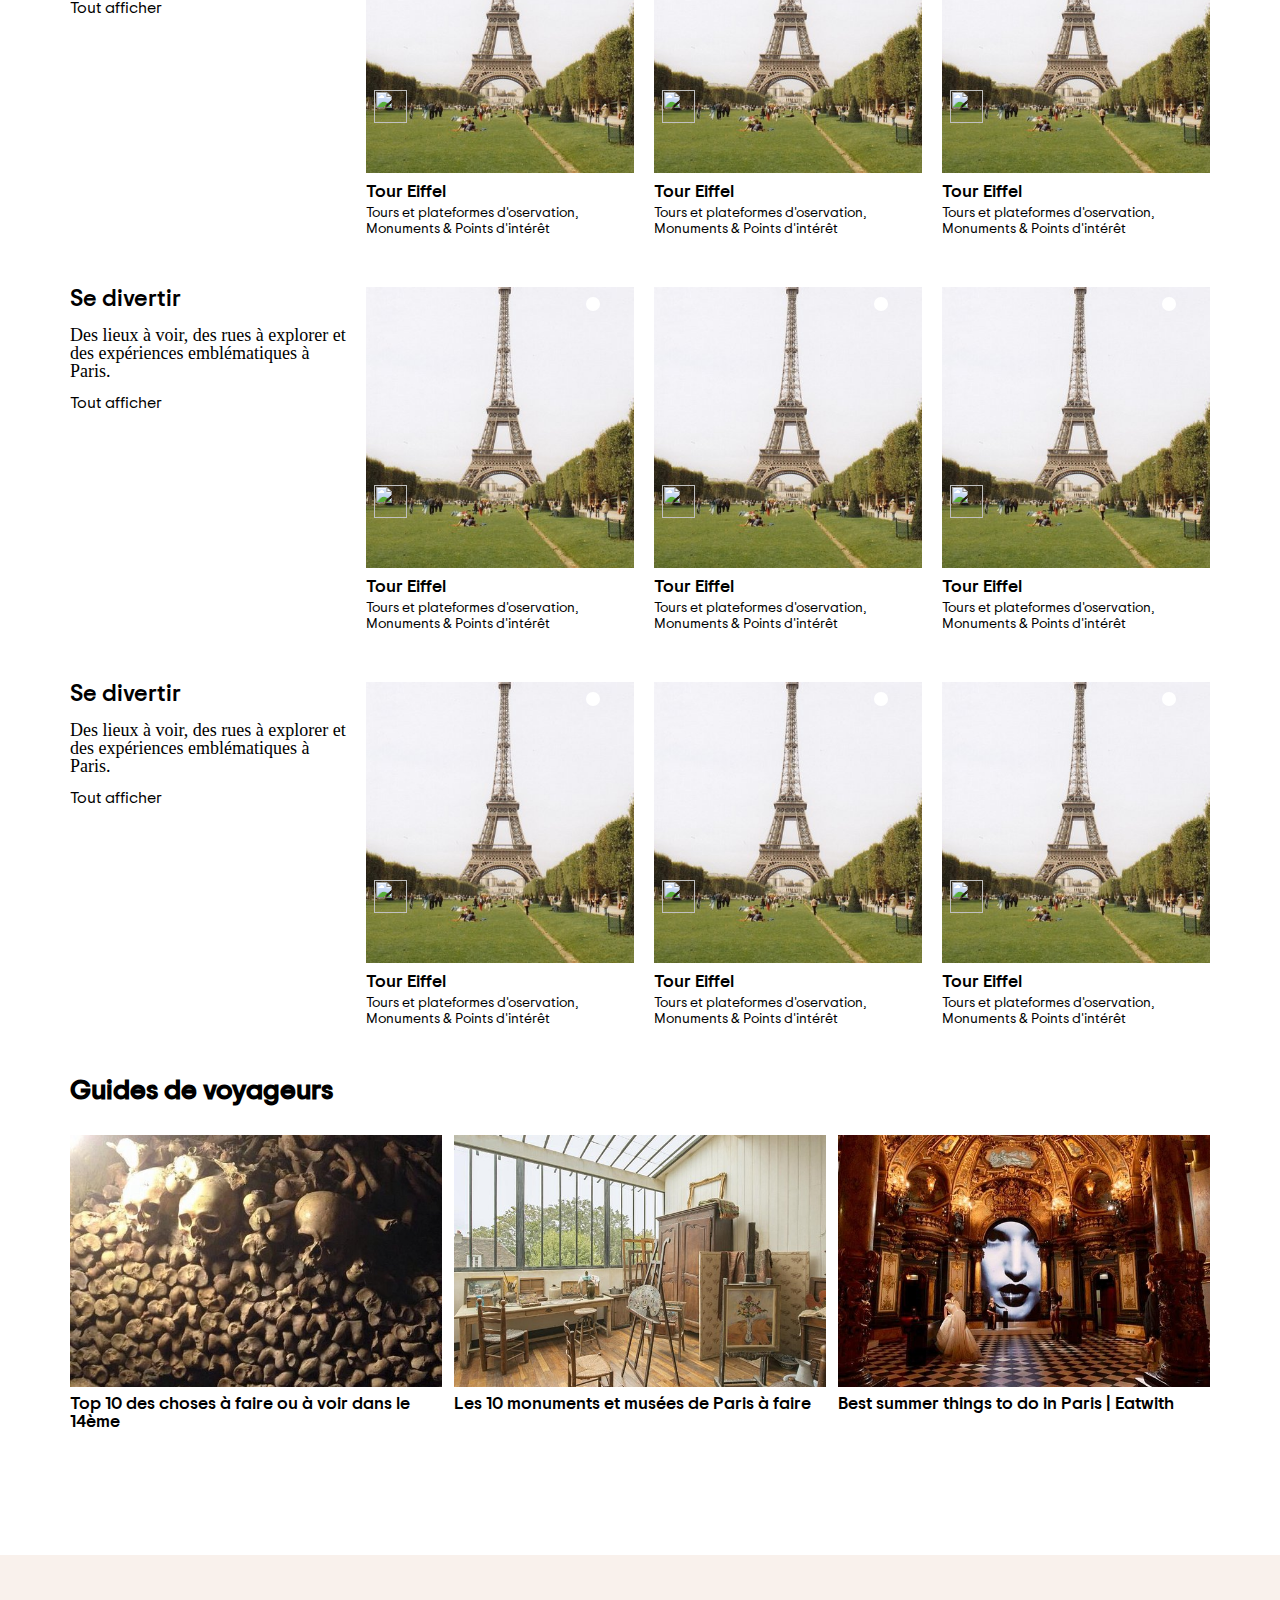
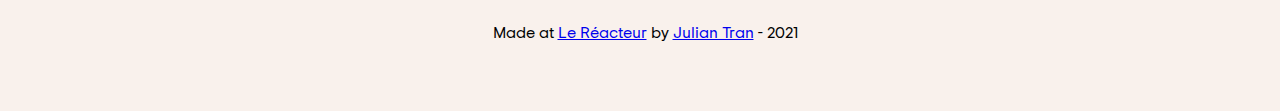
==== commit a07c7331: "deploy" ====
--- a/index.html
+++ b/index.html
@@ -10,13 +10,45 @@
     <link rel="stylesheet" href="./assets/css/fonts.css" />
     <link rel="stylesheet" href="./assets/css/style.css" />
 
-    <!-- FontAwesome -->
+    <script src="./assets/JS/main.js"></script>
+
+    <script src="https://unpkg.com/axios/dist/axios.min.js"></script>
     <script
       src="https://kit.fontawesome.com/fe9e3b2e41.js"
       crossorigin="anonymous"
     ></script>
   </head>
+
   <body>
+    <!-- Formulaire -->
+
+    <section id="formulaire" class="hidden">
+      <div class="formulaire">
+        <i id="cross" class="fas fa-times"></i>
+        <form id="contactForm" action="">
+          <h1>Formulaire de contact</h1>
+          <input
+            type="text"
+            name="firstName"
+            id="firstName"
+            placeholder="Prénom"
+          />
+          <input type="text" name="lastName" id="lastName" placeholder="Nom" />
+          <input type="email" name="email" id="email" placeholder="Email" />
+          <input type="text" name="subject" id="subject" placeholder="Sujet" />
+          <textarea
+            type="text"
+            name="message"
+            id="message"
+            placeholder="Votre message ici..."
+          ></textarea>
+          <button type="submit">Envoyer le message</button>
+        </form>
+      </div>
+    </section>
+
+    <!-- Header -->
+
     <header class="container">
       <i class="fas fa-bars"></i>
       <img src="./assets/img/logo.svg" alt="logo TripAdvisor" />
@@ -32,7 +64,7 @@
         <div><i class="far fa-bell"></i> <span>Alertes</span></div>
         <div><i class="far fa-heart"></i> <span>Favoris</span></div>
 
-        <button>Connectez-vous</button>
+        <button id="connect">Connectez-vous</button>
       </nav>
     </header>
 
@@ -49,6 +81,7 @@
         <div><span>Restaurants</span> <i class="fas fa-utensils"></i></div>
         <div><span>Forums de voyage</span> <i class="far fa-comments"></i></div>
         <div><span>Vols</span> <i class="fas fa-plane"></i></div>
+        <div><span>Croisières</span> <i class="fas fa-ship"></i></div>
         <div><span>Plus</span> <i class="fas fa-ellipsis-h"></i></div>
       </nav>
 
@@ -269,6 +302,7 @@
                 alt=""
               />
               <img src="./assets/img/eiffel.jpeg" alt="" />
+
               <h5>Tour Eiffel</h5>
               <i id="rating" class="fas fa-ellipsis-h"></i>
               <p>
@@ -559,7 +593,7 @@
 
       <!-- Guides -->
       <h2 class="guide-title">Guides de voyageurs</h2>
-      <section class="guide">
+      <section class="guide container">
         <div>
           <img src="./assets/img/skull.jpg" alt="" />
           <h5>Top 10 des choses à faire ou à voir dans le 14ème</h5>
--- a/assets/css/style.css
+++ b/assets/css/style.css
@@ -1,5 +1,7 @@
 /* GLOBAL RULES */
-
+* {
+  box-sizing: border-box;
+}
 body {
   font-family: "Trip Sans Reg";
 }
@@ -56,7 +58,6 @@
   display: flex;
   align-items: center;
   justify-content: space-between;
-  position: relative;
 }
 
 header img {
@@ -65,10 +66,11 @@
 
 header input {
   display: block;
-  position: absolute;
+  flex: 1;
+  margin-left: 25px;
+  margin-right: 200px;
   height: 24px;
   width: 340px;
-  left: 220px;
   border-radius: 5px;
   border: solid 2px lightgrey;
 }
@@ -100,11 +102,15 @@
 }
 
 header button {
+  display: block;
   background-color: black;
   color: white;
   border: none;
   cursor: pointer;
   padding: 10px;
+  overflow: hidden;
+  min-width: 140px;
+  max-height: 36px;
   border-radius: 20px;
   font-family: inherit;
   font-size: 16px;
@@ -129,8 +135,8 @@
   line-height: 22px;
 }
 
-.menu div:not(:last-child) {
-  margin-right: 20px;
+.menu div:nth-child(7) {
+  display: none;
 }
 
 .menu span {
@@ -297,7 +303,7 @@
 .immanquables-sub .col2 img {
   margin-bottom: 10px;
   width: 100%;
-  height: 60%;
+  height: 100%;
   object-fit: cover;
 }
 
@@ -325,8 +331,8 @@
 #rating-logo {
   width: 33px;
   height: 33px;
-  left: 10px;
-  top: 145px;
+  left: 3%;
+  top: 57.5%;
   position: absolute;
 }
 .immanquables-sub .col2 > div:not(:last-child) {
@@ -343,7 +349,6 @@
   margin-top: 18px;
   display: flex;
 
-  width: 100%;
   height: 420px;
 }
 
@@ -390,6 +395,83 @@
   height: 20%;
 }
 
+/* Formulaire */
+
+.hidden {
+  display: none;
+}
+.display {
+  display: flex;
+}
+.formulaire {
+  height: 100vh;
+  width: 100vw;
+  background-color: rgba(0, 0, 0, 0.6);
+
+  position: fixed;
+
+  display: flex;
+  justify-content: center;
+}
+
+body form > h1 {
+  font-family: -apple-system, BlinkMacSystemFont, "Segoe UI", Roboto, Oxygen,
+    Ubuntu, Cantarell, "Open Sans", "Helvetica Neue", sans-serif;
+  font-size: 22px;
+  font-weight: bold;
+  margin: 30px 130px 30px 130px;
+}
+
+body form {
+  position: absolute;
+  display: flex;
+  flex-direction: column;
+  align-items: center;
+  top: 100px;
+  width: 500px;
+  height: 580px;
+  background-color: #e5e5e5;
+  box-shadow: 0px 0px 30px rgba(0, 0, 0, 0.25);
+  border-radius: 10px;
+}
+
+body form input,
+textarea {
+  padding: 5px;
+  font-family: -apple-system, BlinkMacSystemFont, "Segoe UI", Roboto, Oxygen,
+    Ubuntu, Cantarell, "Open Sans", "Helvetica Neue", sans-serif;
+  background: #ffffff;
+  border: 1px solid #c4c4c4;
+  border-radius: 5px;
+  width: 320px;
+  height: 40px;
+  margin-bottom: 20px;
+}
+
+body form textarea {
+  height: 200px;
+}
+
+body form button {
+  width: 320px;
+  height: 50px;
+  color: white;
+  margin-bottom: 20px;
+  background-color: #7359dc;
+  border-radius: 5px;
+  font-size: 20px;
+  font-family: -apple-system, BlinkMacSystemFont, "Segoe UI", Roboto, Oxygen,
+    Ubuntu, Cantarell, "Open Sans", "Helvetica Neue", sans-serif;
+}
+
+#cross {
+  position: absolute;
+  color: white;
+  font-size: 50px;
+  top: 3%;
+  left: 93%;
+}
+
 /* Responsive */
 
 @media (max-width: 1184px) {
@@ -397,9 +479,39 @@
     width: 100%;
     padding: 0 20px;
   }
+  .menu {
+    flex-wrap: wrap;
+  }
+  .menu span {
+    max-height: 20px;
+  }
+  .menu div {
+    min-width: calc(25% - (300px / 4));
+  }
+  .menu div:nth-child(7) {
+    display: inherit;
+  }
+  .menu div:not(:nth-child(4n)) {
+    margin-right: 20px;
+  }
+  .pictures {
+    height: 380px;
+  }
+  .pictures .col-2 {
+    width: 400px;
+  }
 }
 
 @media (max-width: 1024px) {
+  #like,
+  #rating-logo {
+    display: none;
+  }
+
+  .immanquables-sub .col1 {
+    margin-bottom: 10px;
+  }
+
   header > nav > div > span {
     display: none;
   }
@@ -409,23 +521,25 @@
   .description .col1 {
     width: 100%;
     margin-bottom: 20px;
+    padding-right: 0px;
   }
 
   .description .col2 {
     width: 100%;
-  }
-
-  .menu {
-    flex-wrap: wrap;
-  }
-  .menu span {
-    max-height: 20px;
-  }
-  .menu div {
-    height: calc(100% / 2);
-  }
+    flex-direction: row;
+  }
+
   header input {
-    width: 260px;
+    margin-right: 345px;
+  }
+  .pictures {
+    height: 280px;
+  }
+  .pictures .col-1 {
+    flex: 2;
+  }
+  .pictures .col-2 {
+    flex: 1;
   }
 }
 
@@ -433,6 +547,21 @@
   header input {
     display: none;
   }
+  header img {
+    width: 130px;
+  }
+
+  h1 {
+    font-size: 32px;
+  }
+  .menu {
+    flex-wrap: nowrap;
+    margin: 10px 0;
+  }
+
+  .menu div {
+    min-width: 146px;
+  }
 
   header nav {
     display: none;
@@ -441,4 +570,37 @@
   .container > i {
     display: flex;
   }
-}
+
+  .pictures .col-2 {
+    display: none;
+  }
+  .pictures .col-1 {
+    margin: -20px;
+  }
+
+  .pictures {
+    margin-top: 30px;
+    margin-bottom: 24px;
+    height: 430px;
+    display: flex;
+  }
+
+  .path {
+    display: none;
+  }
+
+  .immanquables-sub {
+    /* margin-top: 30px;
+    margin-bottom: 50px;
+    display: flex;
+    box-sizing: border-box;
+  
+    width: auto;
+    height: 345px; */
+    flex-direction: column;
+  }
+  .guide {
+    display: flex;
+    flex-wrap: nowrap;
+  }
+}
